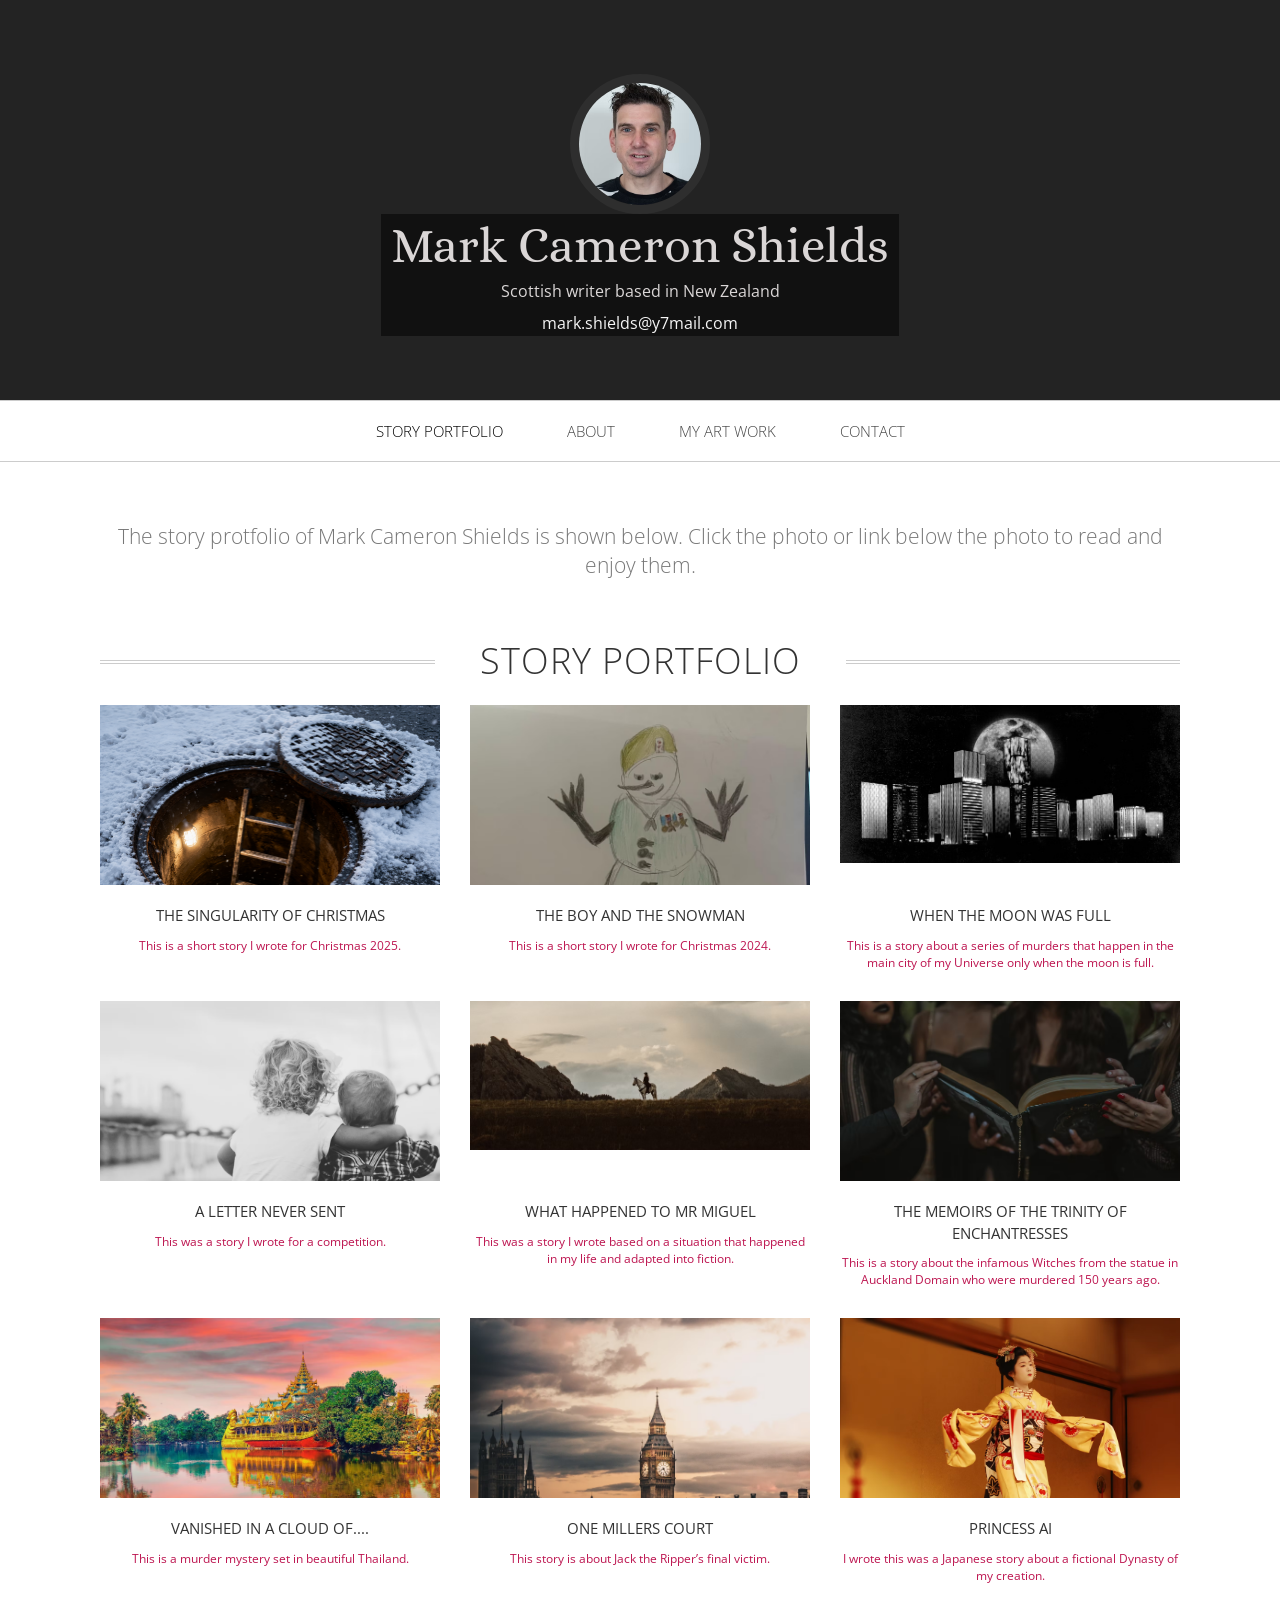
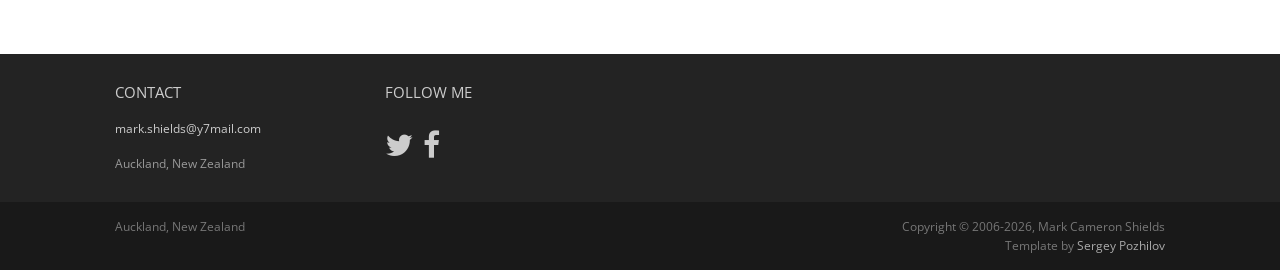
==== index.html @ dfe7a1d1 "Update index.html" ====
<!DOCTYPE html>
<html lang="en">
<head>
	<meta charset="utf-8">
	<meta name="viewport"    content="width=device-width, initial-scale=1.0">
	<meta name="description" content="Story Portfolio">
	<meta name="author"      content="Mark Cameron Shields">
	
	<title>Mark Cameron Shields Writer</title>

	<link rel="icon" type="image/png" sizes="32x32" href="/markcshields/assets/images/favicon-new.png">
	<link rel="apple-touch-icon" href="/markcshields/assets/images/favicon-new.png">	
	
	<!-- Bootstrap -->
	<link href="https://netdna.bootstrapcdn.com/bootstrap/3.0.0/css/bootstrap.min.css" rel="stylesheet">
	<!-- Icon font -->
	<link href="https://cdnjs.cloudflare.com/ajax/libs/font-awesome/4.7.0/css/font-awesome.min.css" rel="stylesheet">
	<!-- Fonts -->
	<link rel="stylesheet" href="http://fonts.googleapis.com/css?family=Alice|Open+Sans:400,300,700">
	<!-- Custom styles -->
	<link rel="stylesheet" href="assets/css/styles.css">

	<!--[if lt IE 9]> <script src="assets/js/html5shiv.js"></script> <![endif]-->
</head>
<body class="home">

<header id="header">
	<div id="head" class="" style="animation:none; transition:none;">

		<h1 id="logo" class="text-center">
			<img class="img-circle" src="assets/images/me.jpeg.avif" alt="Mark Cameron Shields">
			<span class="title" style="background: rgba(0,0,0,0.5); padding: 5px 10px;">
  Mark Cameron Shields
</span>
			<span class="tagline" style="background: rgba(0,0,0,0.5); padding: 5px 10px;">
  Scottish writer based in New Zealand<br><br>
				<a href="">mark.shields@y7mail.com</a></span>
		</h1>
	</div>

	<nav class="navbar navbar-default navbar-sticky">
		<div class="container-fluid">
			
			<div class="navbar-header">
				<button type="button" class="navbar-toggle" data-toggle="collapse" data-target="#bs-example-navbar-collapse-1"> <span class="sr-only">Toggle navigation</span> <span class="icon-bar"></span> <span class="icon-bar"></span> <span class="icon-bar"></span> </button>
			</div>
			
			<div class="navbar-collapse collapse" id="bs-example-navbar-collapse-1">
				
				<ul class="nav navbar-nav">
					<li class="active"><a href="index.html">Story Portfolio</a></li>
					<li><a href="about.html">About</a></li>
					
			
					<li><a href="My-Art-Work.html">My Art Work</a></li>
					<li><a href="contact.html">Contact</a></li>
				
				</ul>
			
			</div><!--/.nav-collapse -->			
		</div>	
	</nav>
</header>

<main id="main">

	<div class="container">
		
		<div class="row section topspace">
			<div class="col-md-12">
				<p class="lead text-center text-muted">The story protfolio of Mark Cameron Shields is shown below. Click the photo or link below the photo to read and enjoy them.</p>
			</div>
		</div> <!-- / section -->
		
		
	
		<div class="row section recentworks topspace">
			
			<h2 class="section-title"><span>Story Portfolio</span></h2>
			
			<div class="thumbnails recentworks row">
				
				<div class="col-xs-12 col-sm-6 col-md-4 col-lg-4">
					<a class="thumbnail" href="the-singularity-of-christmas.html">
						<span class="img">
							<img src="assets/images/The Singularity of christmas.png" alt="The Singularity of christmas">
							<span class="cover"><span class="more">See details &rarr;</span></span>
						</span>
						<span class="title">The Singularity of christmas</span>
					</a>
					<span class="details"><a href="the-singularity-of-christmas.html">This is a short story I wrote for Christmas 2025.
</a> 
					<h4></h4>
					<p></p>
				</div>
				
				<div class="col-xs-12 col-sm-6 col-md-4 col-lg-4">
					<a class="thumbnail" href="the-boy-and-the-snowman.html">
						<span class="img">
							<img src="assets/images/boysnowman.jpg.avif" alt="The Boy And The Snowman">
							<span class="cover"><span class="more">See details &rarr;</span></span>
						</span>
						<span class="title">The Boy And The Snowman</span>
					</a>
					<span class="details"><a href="the-boy-and-the-snowman.html">This is a short story I wrote for Christmas 2024.</a></span>
					<h4></h4>
					<p></p>
				</div>
				
				<div class="col-xs-12 col-sm-6 col-md-4 col-lg-4">
					<a class="thumbnail" href="When-The-Moon-Was-Full.html">
						<span class="img">
							<img src="assets/images/moonwasfull0.png.avif" alt="When the moon was full">
							<span class="cover"><span class="more">See details &rarr;</span></span>
						</span>
						<span class="title">When the moon was full</span>
					</a>
					<span class="details"><a href="When-The-Moon-Was-Full.html">This is a story about a series of murders that happen in the main city of my Universe only when the moon is full. </a></span>
					<h4></h4>
					<p></p>
				</div>

				<div class="col-xs-12 col-sm-6 col-md-4 col-lg-4">
					<a class="thumbnail" href="a-letter-never-sent.html">
						<span class="img">
							<img src="assets/images/letterneversent.jpg.avif" alt="A Letter Never Sent">
							<span class="cover"><span class="more">See details &rarr;</span></span>
						</span>
						<span class="title">A Letter Never Sent</span>
					</a>
					<span class="details"><a href="a-letter-never-sent.html">This was a story I wrote for a competition.</a></span>
					<h4></h4>
					<p></p>
				</div>
				
				<div class="col-xs-12 col-sm-6 col-md-4 col-lg-4">
					<a class="thumbnail" href="what-happened-to-mr-miguel.html">
						<span class="img">
							<img src="assets/images/whathappened2mrmiguel.jpg.avif" alt="What happened to Mr Miguel">
							<span class="cover"><span class="more">See details &rarr;</span></span>
						</span>
						<span class="title">What happened to Mr Miguel</span>
					</a>
					<span class="details"><a href="what-happened-to-mr-miguel.html">This was a story I wrote based on a situation that happened in my life and adapted into fiction.</a></span>
					<h4></h4>
					<p></p>
				</div>

				<div class="col-xs-12 col-sm-6 col-md-4 col-lg-4">
					<a class="thumbnail" href="The-Memoirs-of-the-Trinity-of-Enchantresses.html">
						<span class="img">
							<img src="assets/images/THE MEMOIRS OF THE TRINITY OF ENCHANTRESSES.jpg.avif" alt="The Memoirs of the Trinity of Enchantresses">
							<span class="cover"><span class="more">See details &rarr;</span></span>
						</span>
						<span class="title">The Memoirs of the Trinity of Enchantresses</span>
					</a>
					<span class="details"><a href="The-Memoirs-of-the-Trinity-of-Enchantresses.html">This is a story about the infamous Witches from the statue in Auckland Domain who were murdered 150 years ago.</a></span>
					<h4></h4>
					<p></p>
				</div>

				<div class="col-xs-12 col-sm-6 col-md-4 col-lg-4">
					<a class="thumbnail" href="Vanished-In-A-Cloud.html">
						<span class="img">
							<img src="assets/images/VanishedinaCloud.jpg.avif" alt="This is a murder mystery set in beautiful Thailand.
">
							<span class="cover"><span class="more">See details &rarr;</span></span>
						</span>
						<span class="title">Vanished in a CLOUD of....</span>
					</a>
					<span class="details"><a href="Vanished-In-A-Cloud.html">This is a murder mystery set in beautiful Thailand.</a></span>
					<h4></h4>
					<p></p>
				</div>
				
				<div class="col-xs-12 col-sm-6 col-md-4 col-lg-4">
					<a class="thumbnail" href="one-millers-court.html">
						<span class="img">
							<img src="assets/images/onemillerscourt.png.avif" alt="One Millers Court">
							<span class="cover"><span class="more">See details &rarr;</span></span>
						</span>
						<span class="title">One Millers Court</span>
					</a>
					<span class="details"><a href="one-millers-court.html">This story is about Jack the Ripper’s final victim.</a></span>
					<h4></h4>
					<p></p>
				</div>

				<div class="col-xs-12 col-sm-6 col-md-4 col-lg-4">
					<a class="thumbnail" href="princess-ai.html">
						<span class="img">
							<img src="assets/images/Princess Ai.jpg.avif" alt="Princess Ai">
							<span class="cover"><span class="more">See details &rarr;</span></span>
						</span>
						<span class="title">Princess Ai</span>
					</a>
					<span class="details"><a href="princess-ai.html">I wrote this was a Japanese story about a fictional Dynasty of my creation.</a></span>
					<h4></h4>
					<p></p>
				</div>
			</div>

		</div> <!-- /section -->

				</div> <!-- /section -->

	</div>	<!-- /container -->

</main>

<footer id="footer" class="topspace">
	<div class="container">
		<div class="row">
			<div class="col-md-3 widget">
				<h3 class="widget-title">Contact</h3>
				<div class="widget-body">
			
						<a href="mailto:#">mark.shields@y7mail.com</a><br>
						<br>
						Auckland, New Zealand
					</p>	
				</div>
			</div>

			<div class="col-md-3 widget">
				<h3 class="widget-title">Follow me</h3>
				<div class="widget-body">
					<p class="follow-me-icons">
						<a href="https://x.com/markcshields" target="_blank"><i class="fa fa-twitter fa-2"></i></a>
						
						<a href="https://www.facebook.com/markcameronshields" target="_blank"><i class="fa fa-facebook fa-2"></i></a>
					</p>
				</div>
			</div>

	

			
			</div>

		</div> <!-- /row of widgets -->
	</div>
</footer>

<footer id="underfooter">
	<div class="container">
		<div class="row">
			
			<div class="col-md-6 widget">
				<div class="widget-body">
					<p>Auckland, New Zealand</p>
				</div>
			</div>

			<div class="col-md-6 widget">
				<div class="widget-body">
					<p class="text-right">
						Copyright &copy; 2006-2026, Mark Cameron Shields<br> 
						Template by <a href="http://pozhilov.com" target="_blank">Sergey Pozhilov</a></p>
				</div>
			</div>

		</div> <!-- /row of widgets -->
	</div>
</footer>



<!-- JavaScript libs are placed at the end of the document so the pages load faster -->
<script src="https://code.jquery.com/jquery-3.6.0.min.js"></script>
<script src="http://netdna.bootstrapcdn.com/bootstrap/3.0.0/js/bootstrap.min.js"></script>
<script src="assets/js/template.js"></script>
</body>
</html>
---- assets/css/styles.css ----
html {
  font-size: 100%;
}
body {
  font-size: 15px;
  font-size: 0.9375rem;
  font-family: "Open sans", Helvetica, Arial, sans-serif;
  color: #666666;
  padding: 0;
}
.topspace {
  margin-top: 40px;
}
/*********************************************************************


                            Navigation in header


**********************************************************************/
.navbar {
  border-width: 1px 0;
  -webkit-border-radius: 0;
  -webkit-background-clip: padding-box;
  -moz-border-radius: 0;
  -moz-background-clip: padding;
  border-radius: 0;
  background-clip: padding-box;
  width: 100%;
}
.navbar.stick {
  position: fixed;
  top: 0;
  left: 0;
  opacity: .85;
}
.navbar-collapse {
  -webkit-border-radius: 0;
  -webkit-background-clip: padding-box;
  -moz-border-radius: 0;
  -moz-background-clip: padding;
  border-radius: 0;
  background-clip: padding-box;
  font-family: "Open sans", Helvetica, Arial, sans-serif;
  font-weight: 300;
  text-transform: uppercase;
}
.navbar-collapse .navbar-nav {
  float: none;
  margin: 0 auto;
  text-align: center;
}
.navbar-collapse .navbar-nav > li {
  float: none;
  display: inline-block;
}
.navbar-collapse .navbar-nav > li > a {
  padding: 20px 30px;
}
.dropdown ul.dropdown-menu {
  top: 85%;
  text-align: left;
}
.dropdown ul.dropdown-menu > li > a {
  padding: 5px 30px;
}
.navbar-default {
  background-color: #ffffff;
  border-color: #cccccc;
}
.navbar-default .navbar-nav > li > a {
  color: #454545;
}
.navbar-default .navbar-nav > li > a:hover,
.navbar-default .navbar-nav > li > a:focus {
  color: #000000;
  background-color: #ffffff;
}
.navbar-default .navbar-nav > .active > a,
.navbar-default .navbar-nav > .active > a:hover,
.navbar-default .navbar-nav > .active > a:focus {
  color: #000000;
  background-color: #ffffff;
}
.navbar-default .dropdown ul.dropdown-menu > li > a {
  color: #454545;
}
.navbar-default .dropdown ul.dropdown-menu > li > a:hover {
  background-color: #eeeeee;
  color: #000000;
}
.navbar-default .navbar-toggle {
  border-color: #666666;
}
.navbar-default .navbar-toggle:hover,
.navbar-default .navbar-toggle:focus {
  background-color: #ffffff;
}
.navbar-default .navbar-toggle .icon-bar {
  background-color: #333333;
}
.navbar-default .navbar-collapse,
.navbar-default .navbar-form {
  border-color: #cccccc;
}
.navbar-default .navbar-nav > .open > a,
.navbar-default .navbar-nav > .open > a:hover,
.navbar-default .navbar-nav > .open > a:focus {
  background-color: #ffffff;
  color: #000000;
}
/****************************************************************************************


                                     Sidebar special Nav


*****************************************************************************************/
.nav-side {
  font-size: 24px;
  font-size: 1.5rem;
  font-weight: 300;
  margin-top: -0.37em;
}
.nav-side > li > a {
  padding-top: 5px;
  padding-bottom: 5px;
  color: #f392b4;
}
.nav-side > li > a:hover {
  color: #bd1550;
  background: none;
}
.nav-side > li.active > a {
  color: #bd1550;
}
/*********************************************************************


                                TYPOGRAPHY


**********************************************************************/
p {
  line-height: 1.6em;
  margin: 0 0 30px 0;
}
ul,
ol {
  line-height: 1.6em;
  margin: 0 0 30px 0;
}
blockquote {
  padding: 10px 20px;
  margin: 0 0 30px;
  border-left: 5px solid #eee;
}
h1,
h2,
h3,
h4,
h5,
h6,
.h1,
.h2,
.h3,
.h4,
.h5,
.h6 {
  font-family: "Open sans", Helvetica, Arial, sans-serif;
  font-weight: 400;
  color: #333333;
}
h1 {
  font-size: 40px;
  font-size: 2.5rem;
}
h2 {
  font-size: 36px;
  font-size: 2.25rem;
}
h3 {
  font-size: 30px;
  font-size: 1.875rem;
}
h4 {
  font-size: 24px;
  font-size: 1.5rem;
}
h5 {
  font-size: 20px;
  font-size: 1.25rem;
}
a {
  color: #bd1550;
}
a:hover {
  color: #e93675;
}
.lead {
  font-weight: 300;
  font-size: 21px;
  font-size: 1.3125rem;
}
.text-msg {
  line-height: 1.7em;
  color: #b3b3b3;
  font-weight: 300;
  text-transform: capitalize;
  margin-top: -0.23em;
}
.size-auto,
.size-full,
.size-large,
.size-medium,
.size-thumbnail {
  max-width: 100%;
  height: auto;
}
/*********************************************************************


                                HEADER


**********************************************************************/
#head {
  background: #232323 url(../images/Auckland.jpeg.avif) top center;
  background-size: cover;
  color: #f4f2fe;
  padding: 90px 0;
}
#head img.img-circle {
  display: block;
  width: 140px;
  height: 140px;
  overflow: hidden;
  border: 9px solid rgba(255, 251, 251, 0.05);
  margin: 0 auto;
}
#head .title {

  font-family: Alice, Georgia, serif;
  font-size: 49px;
  font-size: 3.0625rem;
  color: #fbf7f7db;
}
#head .title a {
  text-decoration: none;
  color: #fbf8f9;
}
#head .tagline {
  display: block;
  font-size: 14px;
  font-size: 0.875rem;
  line-height: 1.2em;
  color: #fbf7f7db;
  margin: 5px 0 0;
}
#head .tagline b {
  font-weight: normal;
}
#head .tagline a {
  color: #ffffff;
}
.home #head {
  padding: 90px 0;
}
.home #head .title {
  font-size: 49px;
  font-size: 3.0625rem;
}
.home #head .tagline {
  font-size: 16px;
  font-size: 1rem;
  margin: 0;
}

/* Standardize header size across all pages */
#head, .home #head {
  height: 360px; /* replace 320px with your exact home header height */
  padding: 0;
  background-size: cover;
  background-position: center;
  display: flex;
  flex-direction: column;
  justify-content: center; /* vertical center */
  align-items: center;     /* horizontal center */
}

#head .title, .home #head .title,
#head .tagline, .home #head .tagline {
  margin: 0; /* remove spacing differences */
}

/* =========================
   STANDARD HEADER FOR ALL PAGES
   ========================= */
#head, .home #head {
  height: 400px;              /* match your home page height */
  padding: 0;                 /* remove default padding for consistency */
  background-size: cover;     /* image always covers the header */
  background-position: center top; /* top-center of image always visible */
  display: flex;
  flex-direction: column;
  justify-content: center;    /* vertically center title/tagline */
  align-items: center;        /* horizontally center title/tagline */
}

/* Make title & tagline spacing consistent */
#head .title, .home #head .title,
#head .tagline, .home #head .tagline {
  margin: 0;
  text-align: center;
}

/* Optional: adjust font size for mobile screens */
@media (max-width: 768px) {
  #head, .home #head {
    height: 220px;            /* smaller height for mobile */
  }
  #head .title, .home #head .title {
    font-size: 36px;          /* scale title down */
  }
  #head .tagline, .home #head .tagline {
    font-size: 14px;          /* scale tagline down */
  }
}
4️⃣ Save the file
Save your CSS file.
Reload your website in Sa
/*********************************************************************


                                CONTENT


**********************************************************************/
img {
  max-width: 100%;
}
.btn {
  font-size: 12px;
  font-size: 0.75rem;
  text-decoration: none;
  text-transform: uppercase;
  font-family: "Helvetica Neue", Helvetica, Arial, sans-serif;
  color: #333;
  -webkit-border-radius: 0px;
  -webkit-background-clip: padding-box;
  -moz-border-radius: 0px;
  -moz-background-clip: padding;
  border-radius: 0px;
  background-clip: padding-box;
  -webkit-transition-property: all;
  -moz-transition-property: all;
  -o-transition-property: all;
  -ms-transition-property: all;
  transition-property: all;
  -webkit-transition-duration: 0.2s;
  -moz-transition-duration: 0.2s;
  -o-transition-duration: 0.2s;
  transition-duration: 0.2s;
  border: 0 none;
  padding: 12px 35px;
  text-shadow: 0 1px 0px #780d33;
}
.btn-primary {
  color: #fff;
  background-color: #bd1550;
}
.btn-primary:hover,
.btn-primary:focus,
.btn-primary:active,
.btn-primary.active {
  color: #fff;
  background-color: #e61f65;
}
.btn-action {
  font-weight: bold;
  background: transparent!important;
  border: 1px solid #333;
  text-shadow: none;
}
.btn-action:hover,
.btn-action:focus,
.btn-action:active,
.btn-action.active {
  color: #bd1550;
  border-color: #bd1550;
}
.btn-lg {
  padding: 15px 60px;
  font-size: 12px;
  line-height: 1.33;
  font-weight: bold;
}
.panel-cta {
  box-shadow: 0 0 0 1px #e1e1e1, 0 0 0 3px #fff, 0 0 0 4px #e1e1e1;
  background: #f3f3f3;
  -webkit-border-radius: 0;
  -webkit-background-clip: padding-box;
  -moz-border-radius: 0;
  -moz-background-clip: padding;
  border-radius: 0;
  background-clip: padding-box;
}
.panel-cta p,
.panel-cta h3,
.panel-cta h4,
.panel-cta h5,
.panel-cta h6 {
  margin: 0;
}
.panel-cta .panel-body {
  padding: 35px;
}
/* Section - Featured */
.featured {
  font-size: 13px;
  font-size: 0.8125rem;
}
.featured h3 {
  font-weight: bold;
  font-family: "Helvetica Neue", Helvetica, Arial, sans-serif;
  font-size: 24px;
  font-size: 1.5rem;
  text-transform: uppercase;
  line-height: 1.4em;
  vertical-align: middle;
  margin: 0 0 25px 0;
}
/* Section - Recent works */
.thumbnails {
  padding: 0;
}
.thumbnails li {
  margin-bottom: 30px;
}
.thumbnails .details {
  display: block;
  text-align: center;
  font-size: 12px;
  font-size: 0.75rem;
}
.thumbnail {
  display: block;
  -webkit-border-radius: 0;
  -webkit-background-clip: padding-box;
  -moz-border-radius: 0;
  -moz-background-clip: padding;
  border-radius: 0;
  background-clip: padding-box;
  border: 0 none;
  margin-bottom: 10px;
  padding: 0;
  text-align: center;
  text-decoration: none;
  color: #333;
}
.thumbnail .img {
  display: block;
  width: 100%;
  overflow: hidden;
  height: 180px;
  margin: 0 0 20px;
  position: relative;
}
.thumbnail .title {
  text-transform: uppercase;
  margin: 0 2em;
  display: block;
  text-indent: 0;
}
.thumbnail .cover {
  position: absolute;
  display: block;
  opacity: 0;
  width: 100%;
  height: 180px;
  background-color: rgba(255, 255, 255, 0.8);
  -webkit-transition-property: all;
  -moz-transition-property: all;
  -o-transition-property: all;
  -ms-transition-property: all;
  transition-property: all;
  -webkit-transition-duration: 550ms;
  -moz-transition-duration: 550ms;
  -o-transition-duration: 550ms;
  transition-duration: 550ms;
}
.thumbnail .cover .more {
  position: absolute;
  bottom: 15px;
  right: 0;
  height: 32px;
  line-height: 32px;
  padding: 0 20px;
  -webkit-border-radius: 1px 0 0 1px;
  -webkit-background-clip: padding-box;
  -moz-border-radius: 1px 0 0 1px;
  -moz-background-clip: padding;
  border-radius: 1px 0 0 1px;
  background-clip: padding-box;
  font-size: 12px;
  font-size: 0.75rem;
  text-transform: uppercase;
  text-shadow: 0 1px 0px #780d33;
  background: #bd1550;
  color: white;
}
.thumbnail img {
  width: 100%;
  position: absolute;
  top: 0;
  left: 0;
}
.thumbnail:hover {
  color: #333;
  text-decoration: none;
}
.thumbnail:hover img {
  -webkit-filter: saturate(0%);
}
.thumbnail:hover .cover {
  opacity: 1;
}
/* pagination */
.pagination > li > a {
  color: #808080;
  border: 0 none;
  font-size: 20px;
  font-size: 1.25rem;
  font-family: Georgia, serif;
}
.pagination > li > a:hover {
  color: #000000;
  background: none;
}
.pagination > li.active > a {
  color: #333333;
  background: none;
}
.pagination > li.active > a:hover {
  color: #000000;
  background: none;
}
/*********************************************************************


                                 BLOG


**********************************************************************/
.section-title,
.entry-title {
  display: block;
  width: 100%;
  overflow: hidden;
  margin: 0px 0 25px;
  text-align: center;
  font-weight: 300;
  text-transform: uppercase;
  font-size: 36px;
  font-size: 2.25rem;
  letter-spacing: 1px;
}
.section-title a,
.entry-title a {
  color: #060606;
}
.section-title span,
.entry-title span {
  display: inline-block;
  position: relative;
}
.section-title span:before,
.entry-title span:before,
.section-title span:after,
.entry-title span:after {
  content: "";
  position: absolute;
  height: 4px;
  top: .53em;
  width: 400%;
  border-bottom: 1px solid #ccc;
  border-top: 1px solid #ccc;
}
.section-title span:before,
.entry-title span:before {
  right: 100%;
  margin-right: 45px;
}
.section-title span:after,
.entry-title span:after {
  left: 100%;
  margin-left: 45px;
}
.entry-header .entry-meta {
  text-align: center;
  font-family: Georgia, serif;
  font-size: 18px;
  font-size: 1.125rem;
  font-style: italic;
  font-weight: normal;
  color: #050505;
  margin: 0 0 15px 0;
}
.entry-header .entry-meta a {
  color: #0a0a0a;
}
.entry-content {
  margin: 0 0 60px 0;
}
.entry-content h2 {
  line-height: 1.2;
  font-size: 30px;
  font-size: 1.875rem;
  padding-top: 20px;
  margin-bottom: 20px;
}
.meta-nav,
.more-link {
  font-family: Georgia, serif;
  font-style: italic;
  font-weight: bold;
  color: #666666;
  text-decoration: none;
}
.meta-nav:hover,
.more-link:hover {
  color: #333333;
  text-decoration: underline;
}
.more-link {
  display: block;
  width: 100%;
  text-align: right;
}
/* Posts navigation */
#nav-below {
  position: fixed;
  top: 48%;
}
#nav-below .meta-nav {
  display: block;
  padding: 27px 7px;
  background: #444;
  color: #fff;
  -webkit-border-radius: 3px;
  -webkit-background-clip: padding-box;
  -moz-border-radius: 3px;
  -moz-background-clip: padding;
  border-radius: 3px;
  background-clip: padding-box;
  font-family: "Open sans", Helvetica, Arial, sans-serif;
  font-style: normal;
  font-weight: normal;
  text-decoration: none;
  opacity: 0.2;
}
#nav-below .meta-nav:hover {
  text-decoration: none;
  color: #333;
}
#nav-below .nav-next {
  position: fixed;
  right: -3px;
}
#nav-below .nav-previous {
  position: fixed;
  left: -3px;
}
#nav-below b {
  display: none;
}
footer.entry-meta {
  border-top: 1px solid #ccc;
  border-bottom: 1px solid #ccc;
  margin: 0 0 35px 0;
  padding: 2px 0;
  color: #888888;
  font-size: 12px;
  font-size: 0.75rem;
}
footer.entry-meta a {
  color: #333333;
}
footer.entry-meta .meta-in {
  border-top: 1px solid #ccc;
  border-bottom: 1px solid #ccc;
  padding: 10px 0;
}
.page-header {
  padding-bottom: 0;
  margin: 0;
  border-bottom: none;
  text-align: left;
}
.page-header .page-title {
  margin-top: 0;
  margin-bottom: 30px;
}
/*********************************************************************


                                COMMENTS


**********************************************************************/
#comments {
  font-size: 13px;
  font-size: 0.8125rem;
}
#comments .comments-title {
  margin: 0 0 5px 0;
}
#comments .leave-comment {
  display: block;
  margin: 0 0 40px 0;
}
#comments ul,
#comments ol {
  margin: 0;
  padding: 0;
}
#comments .comment {
  margin: 0;
  padding: 0;
  list-style: none;
  clear: both;
}
#comments .comments-title {
  text-shadow: none;
  margin-bottom: 0;
}
#comments .avatar {
  float: left;
  width: 70px;
  height: 70px;
  margin-bottom: 30px;
  border: 5px solid #eeeeee;
  -webkit-border-radius: 50%;
  -webkit-background-clip: padding-box;
  -moz-border-radius: 50%;
  -moz-background-clip: padding;
  border-radius: 50%;
  background-clip: padding-box;
}
#comments .children {
  margin: 0 0 0 90px;
}
#comments .comment-meta {
  margin: 0 0 0 90px;
}
#comments .comment-meta a {
  color: #333333;
}
#comments .comment-meta a:hover {
  color: #bd1550;
}
#comments .comment-meta .author {
  margin: 0 20px 0 0;
  font-weight: bold;
}
#comments .comment-meta .date {
  margin: 0 20px 0 0;
}
#comments .comment-meta .date a {
  color: #666666;
}
#comments .comment-meta .reply {
  float: right;
}
#comments .comment-body {
  margin: 0 0 35px 90px;
}
.comment-navigation {
  width: 100%;
  border-top: 1px solid #ccc;
  padding: 2px 0 0 0;
}
.comment-navigation .nav-content {
  border-top: 1px solid #ccc;
  width: 100%;
  padding: 10px 0 0 0;
}
.comment-navigation .nav-previous {
  float: left;
  width: 50%;
}
.comment-navigation .nav-next {
  float: right;
  width: 50%;
  text-align: right;
}
#respond {
  margin: 55px 0 0 0;
}
/*********************************************************************


                                FOOTER


**********************************************************************/
#footer {
  background: #232323;
  padding: 30px 0 0 0;
  font-size: 12px;
  color: #999;
}
#footer a {
  color: #ccc;
}
#footer a:hover {
  color: #fff;
}
#footer h3.widget-title {
  font-size: 15px;
  font-size: 0.9375rem;
  text-transform: uppercase;
  color: #ccc;
  margin: 0 0 20px;
}
#underfooter {
  background: #191919;
  padding: 15px 0;
  color: #777;
  font-size: 12px;
}
#underfooter a {
  color: #aaa;
}
#underfooter a:hover {
  color: #fff;
}
#underfooter p {
  margin: 0;
}
.follow-me-icons {
  font-size: 30px;
}
.follow-me-icons i {
  float: left;
  margin: 0 10px 0 0;
}
/* Max page width
/////////////////////////////////////////////////////////////////////*/
@media (min-width: 1200px) {
  .container {
    max-width: 1080px;
  }
}

/* Make header title and tagline same on all pages */
#head {
    padding: 90px 0; /* same as Home */
}

#head .title {
    font-size: 49px; /* same as Home */
    font-size: 3.0625rem;
}

#head .tagline {
    font-size: 16px; /* same as Home */
    font-size: 1rem;
    margin: 15px 0 0;
}

/* ---------- HEADER UNIFORM FOR ALL PAGES ---------- */
#head {
    background-size: cover;      /* keep image full */
    padding: 90px 0;             /* same vertical space as Home */
    color: #f4f2fe;
    text-align: center;           /* center content */
}

#head .title {
    font-family: Alice, Georgia, serif;
    font-size: 49px;             /* same as Home */
    font-size: 3.0625rem;
    color: #fbf7f7db;
    display: block;
    margin-bottom: 5px;          /* tight space to tagline */
}

#head .title a {
    text-decoration: none;
    color: #fbf8f9;
}

#head .tagline {
    display: block;
    font-size: 16px;             /* same as Home */
    font-size: 1rem;
    line-height: 1.2em;          /* controls vertical spacing inside tagline */
    margin-top: 0;               /* removes extra gap above tagline */
    margin-bottom: 0;            /* optional, keeps spacing consistent */
    color: #fbf7f7db;
}

#head .tagline b {
    font-weight: normal;
}

#head .tagline a {
    color: #f6f6f6;
}

/* ===== CLEAN HEADER FIX (FINAL OVERRIDE) ===== */

#head, .home #head {
  height: 400px;
  padding: 0;
  background-size: cover;
  background-position: center;
  display: flex;
  flex-direction: column;
  justify-content: center;
  align-items: center;
}

/* Remove ALL spacing between title and tagline */
#head .title,
#head .tagline,
.home #head .title,
.home #head .tagline {
  margin: 0 !important;
  text-align: center;
}

/* Kill the annoying homepage gap specifically */
.home #head .tagline {
  margin-top: 0 !important;
}

#head .tagline,
.home #head .tagline {
  margin: 0 !important;
  line-height: 1 !important;
}

/* ========================
   Heart pop animation
   ======================== */
.heart.pop {
    animation: pop 0.3s ease;
}

@keyframes pop {
    0% { transform: scale(1); }
    50% { transform: scale(1.5); }
    100% { transform: scale(1); }
}

.art-row {
  display: flex;
  align-items: center;
  margin: 40px 0;
  gap: 30px;
}

.art-row.reverse {
  flex-direction: row-reverse;
}

.art-image img {
  width: 100%;
  max-width: 400px;
  border-radius: 8px;
}

.art-text {
  max-width: 500px;
}

.art-text h3 {
  margin-bottom: 10px;
}

.art-image img {
  width: 100%;
  max-width: 450px;
  height: auto;
}

.about-img {
  border-radius: 10px;
  margin: 20px 0;
}
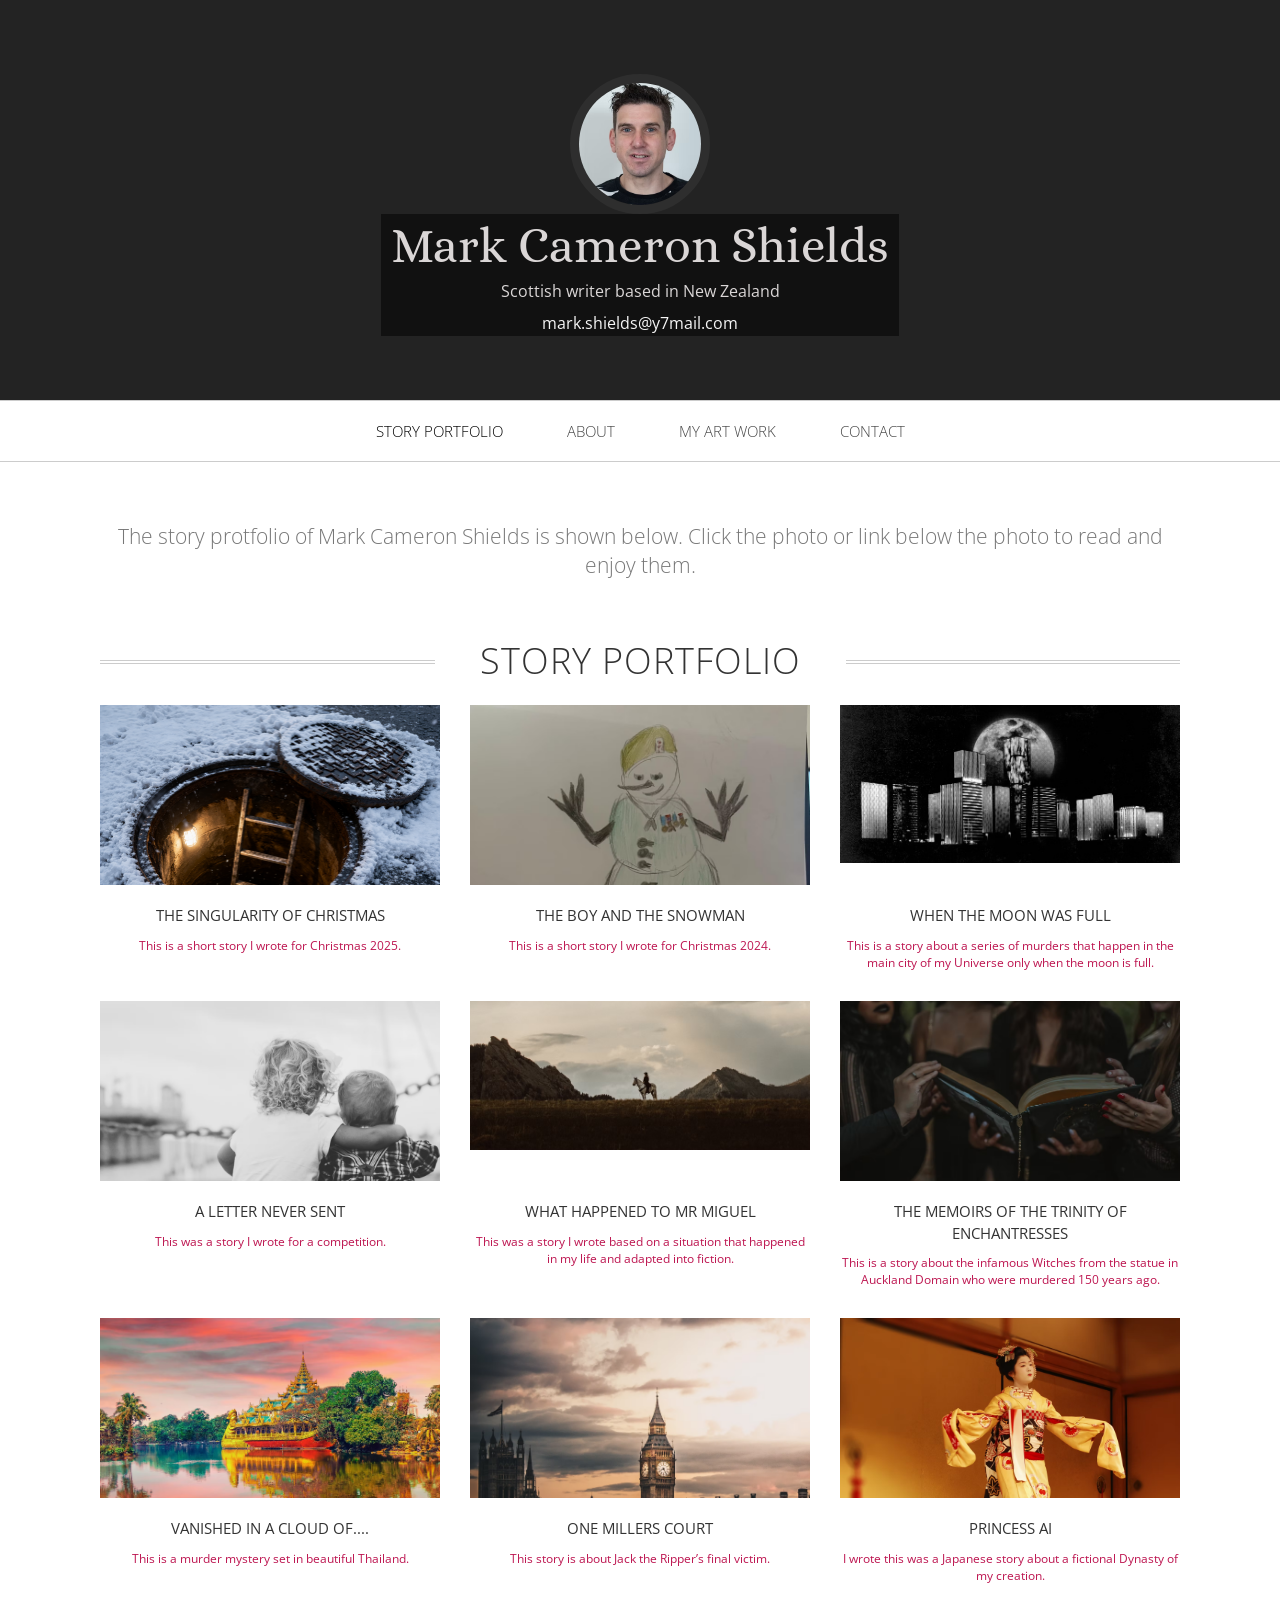
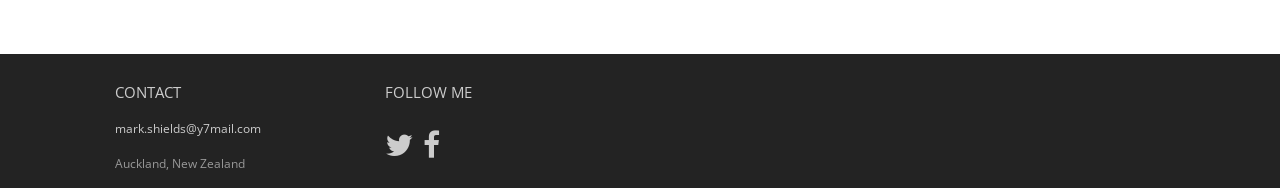
==== commit 7d92649d: "Update index.html" ====
--- a/index.html
+++ b/index.html
@@ -19,6 +19,16 @@
 	<link rel="stylesheet" href="http://fonts.googleapis.com/css?family=Alice|Open+Sans:400,300,700">
 	<!-- Custom styles -->
 	<link rel="stylesheet" href="assets/css/styles.css">
+
+	<!-- Google tag (gtag.js) -->
+<script async src="https://www.googletagmanager.com/gtag/js?id=G-36PQB07QWW"></script>
+<script>
+  window.dataLayer = window.dataLayer || [];
+  function gtag(){dataLayer.push(arguments);}
+  gtag('js', new Date());
+
+  gtag('config', 'G-36PQB07QWW');
+</script>
 
 	<!--[if lt IE 9]> <script src="assets/js/html5shiv.js"></script> <![endif]-->
 </head>
@@ -268,7 +278,7 @@
 
 <!-- JavaScript libs are placed at the end of the document so the pages load faster -->
 <script src="https://code.jquery.com/jquery-3.6.0.min.js"></script>
-<script src="http://netdna.bootstrapcdn.com/bootstrap/3.0.0/js/bootstrap.min.js"></script>
+<script src="https://netdna.bootstrapcdn.com/bootstrap/3.0.0/js/bootstrap.min.js"></script>
 <script src="assets/js/template.js"></script>
 </body>
 </html>
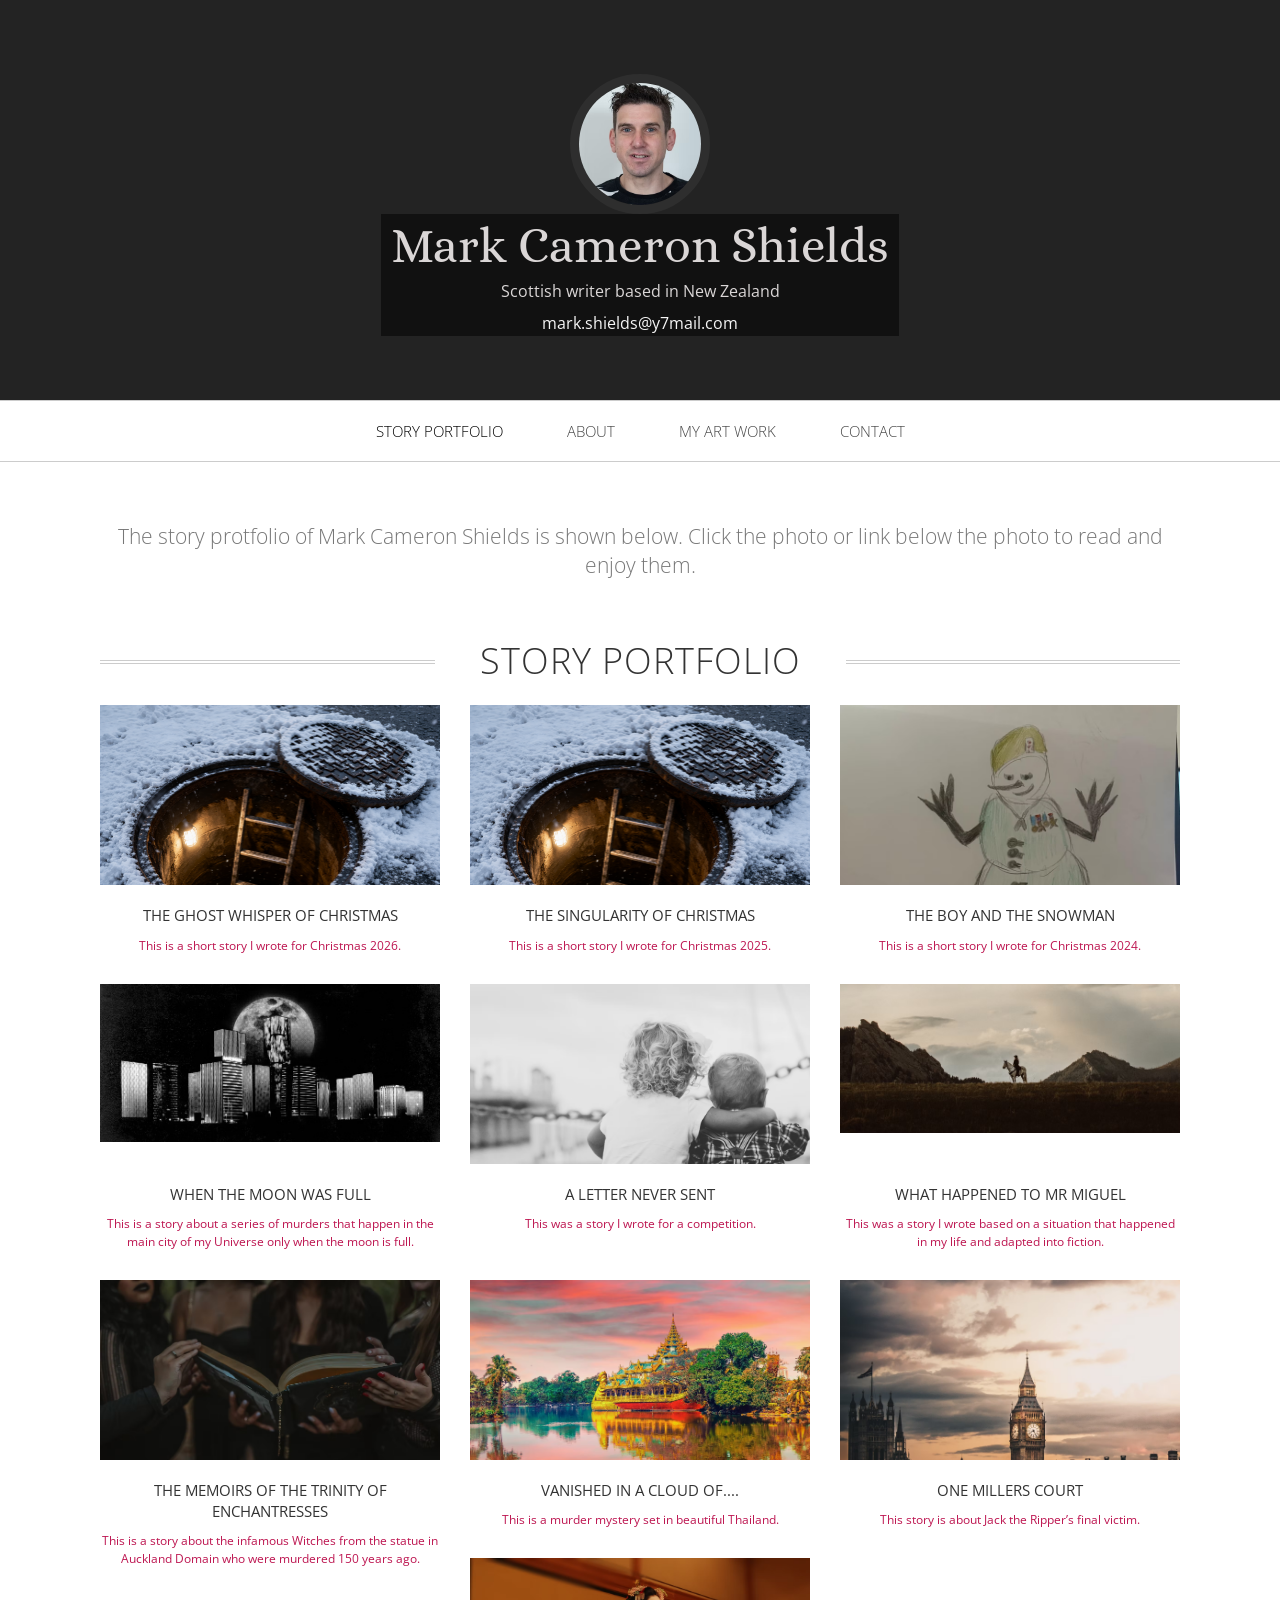
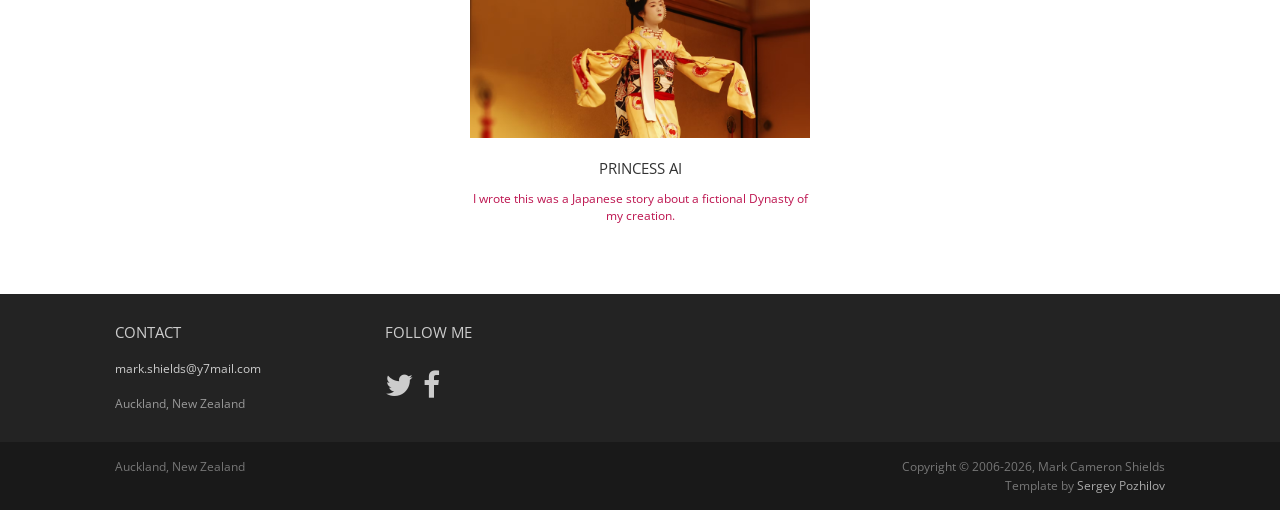
==== commit d25cd2e8: "Update index.html" ====
--- a/index.html
+++ b/index.html
@@ -89,6 +89,21 @@
 			<h2 class="section-title"><span>Story Portfolio</span></h2>
 			
 			<div class="thumbnails recentworks row">
+
+
+					<div class="col-xs-12 col-sm-6 col-md-4 col-lg-4">
+					<a class="thumbnail" href="the-singularity-of-christmas.html">
+						<span class="img">
+							<img src="assets/images/The Singularity of christmas.png" alt="The Singularity of christmas">
+							<span class="cover"><span class="more">See details &rarr;</span></span>
+						</span>
+						<span class="title">The Ghost Whisper of Christmas</span>
+					</a>
+					<span class="details"><a href="Ghost-Whisper-Of-Christmas.html">This is a short story I wrote for Christmas 2026.
+</a> 
+					<h4></h4>
+					<p></p>
+				</div>
 				
 				<div class="col-xs-12 col-sm-6 col-md-4 col-lg-4">
 					<a class="thumbnail" href="the-singularity-of-christmas.html">
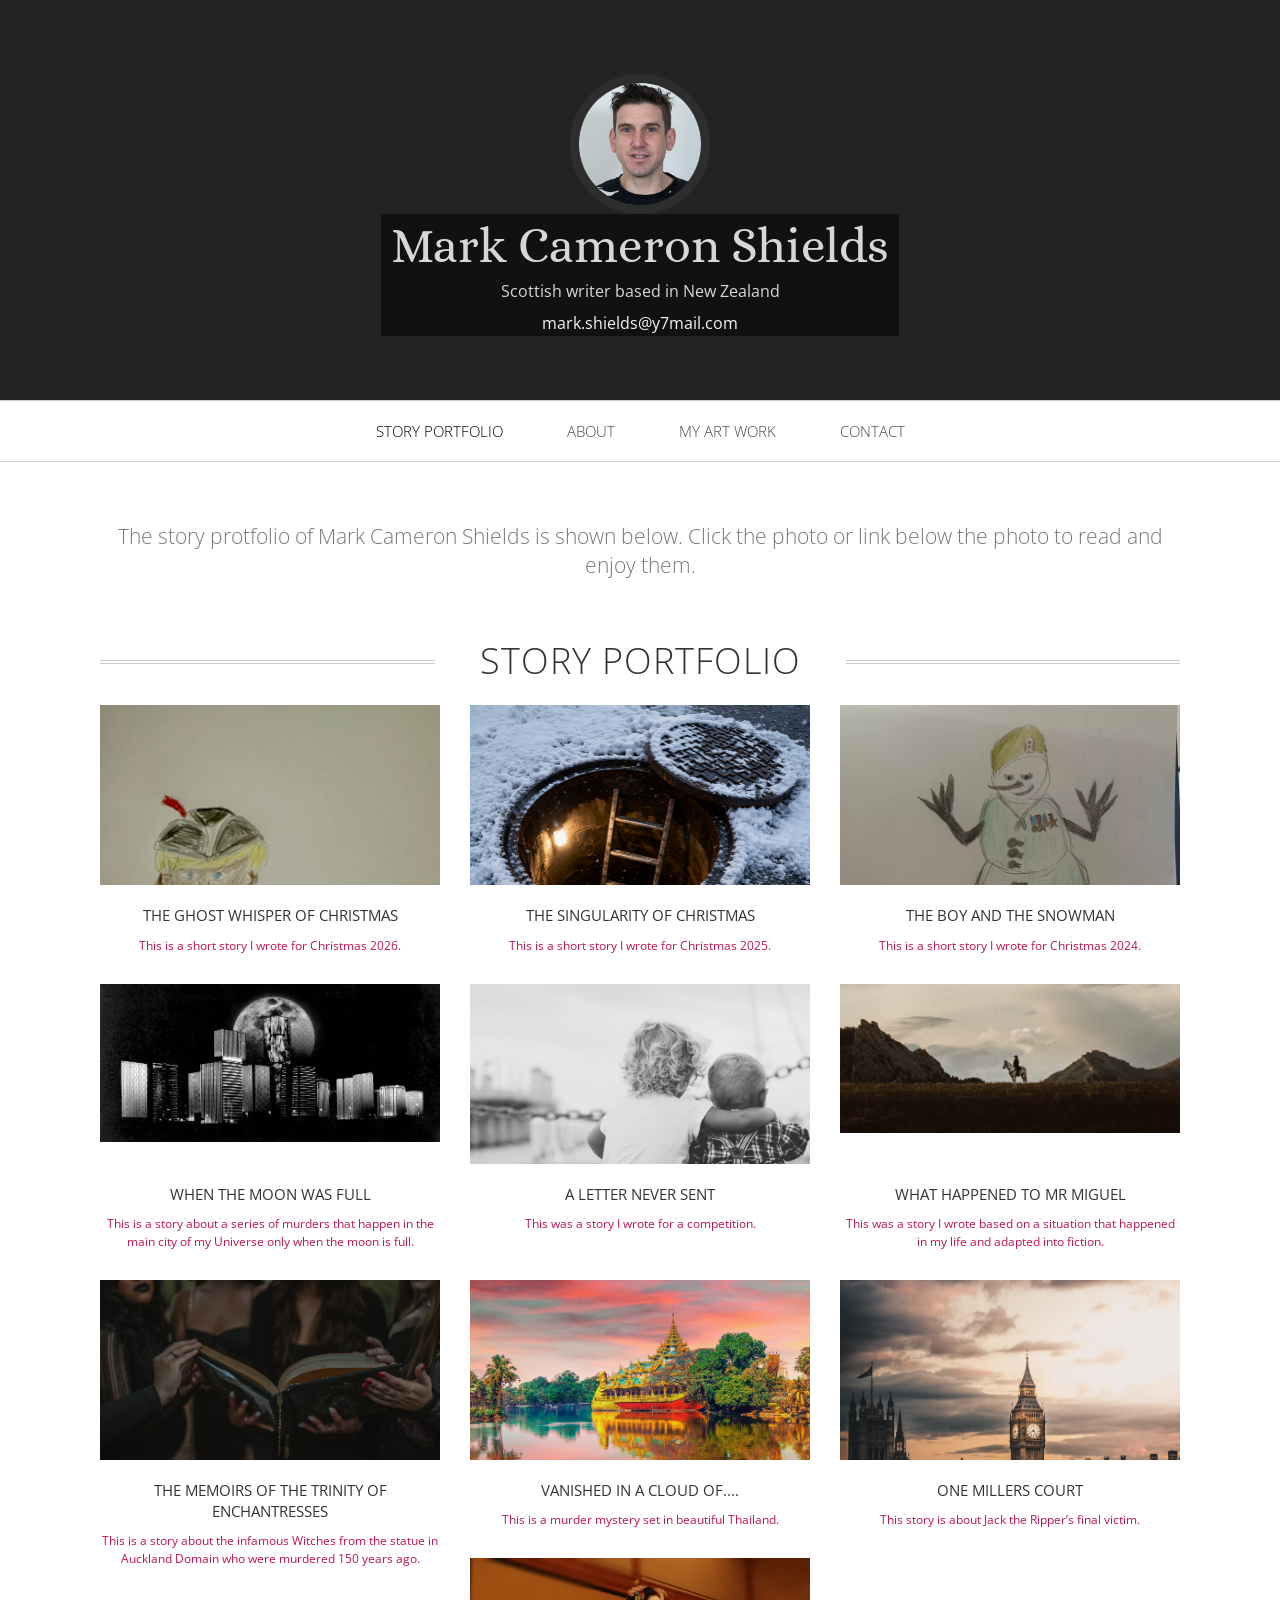
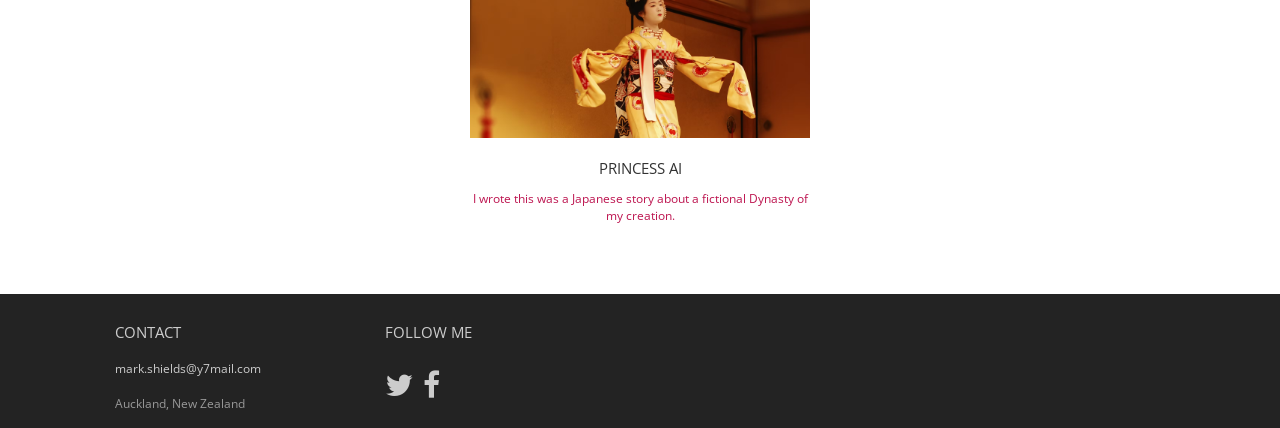
==== commit e53da9d2: "Update index.html" ====
--- a/index.html
+++ b/index.html
@@ -92,9 +92,9 @@
 
 
 					<div class="col-xs-12 col-sm-6 col-md-4 col-lg-4">
-					<a class="thumbnail" href="the-singularity-of-christmas.html">
-						<span class="img">
-							<img src="assets/images/The Singularity of christmas.png" alt="The Singularity of christmas">
+					<a class="thumbnail" href="Ghost-Whisper-Of-Christmas.html">
+						<span class="img">
+							<img src="assets/images/ghostwhisper.jpeg" alt="The Ghost Whisper of christmas">
 							<span class="cover"><span class="more">See details &rarr;</span></span>
 						</span>
 						<span class="title">The Ghost Whisper of Christmas</span>
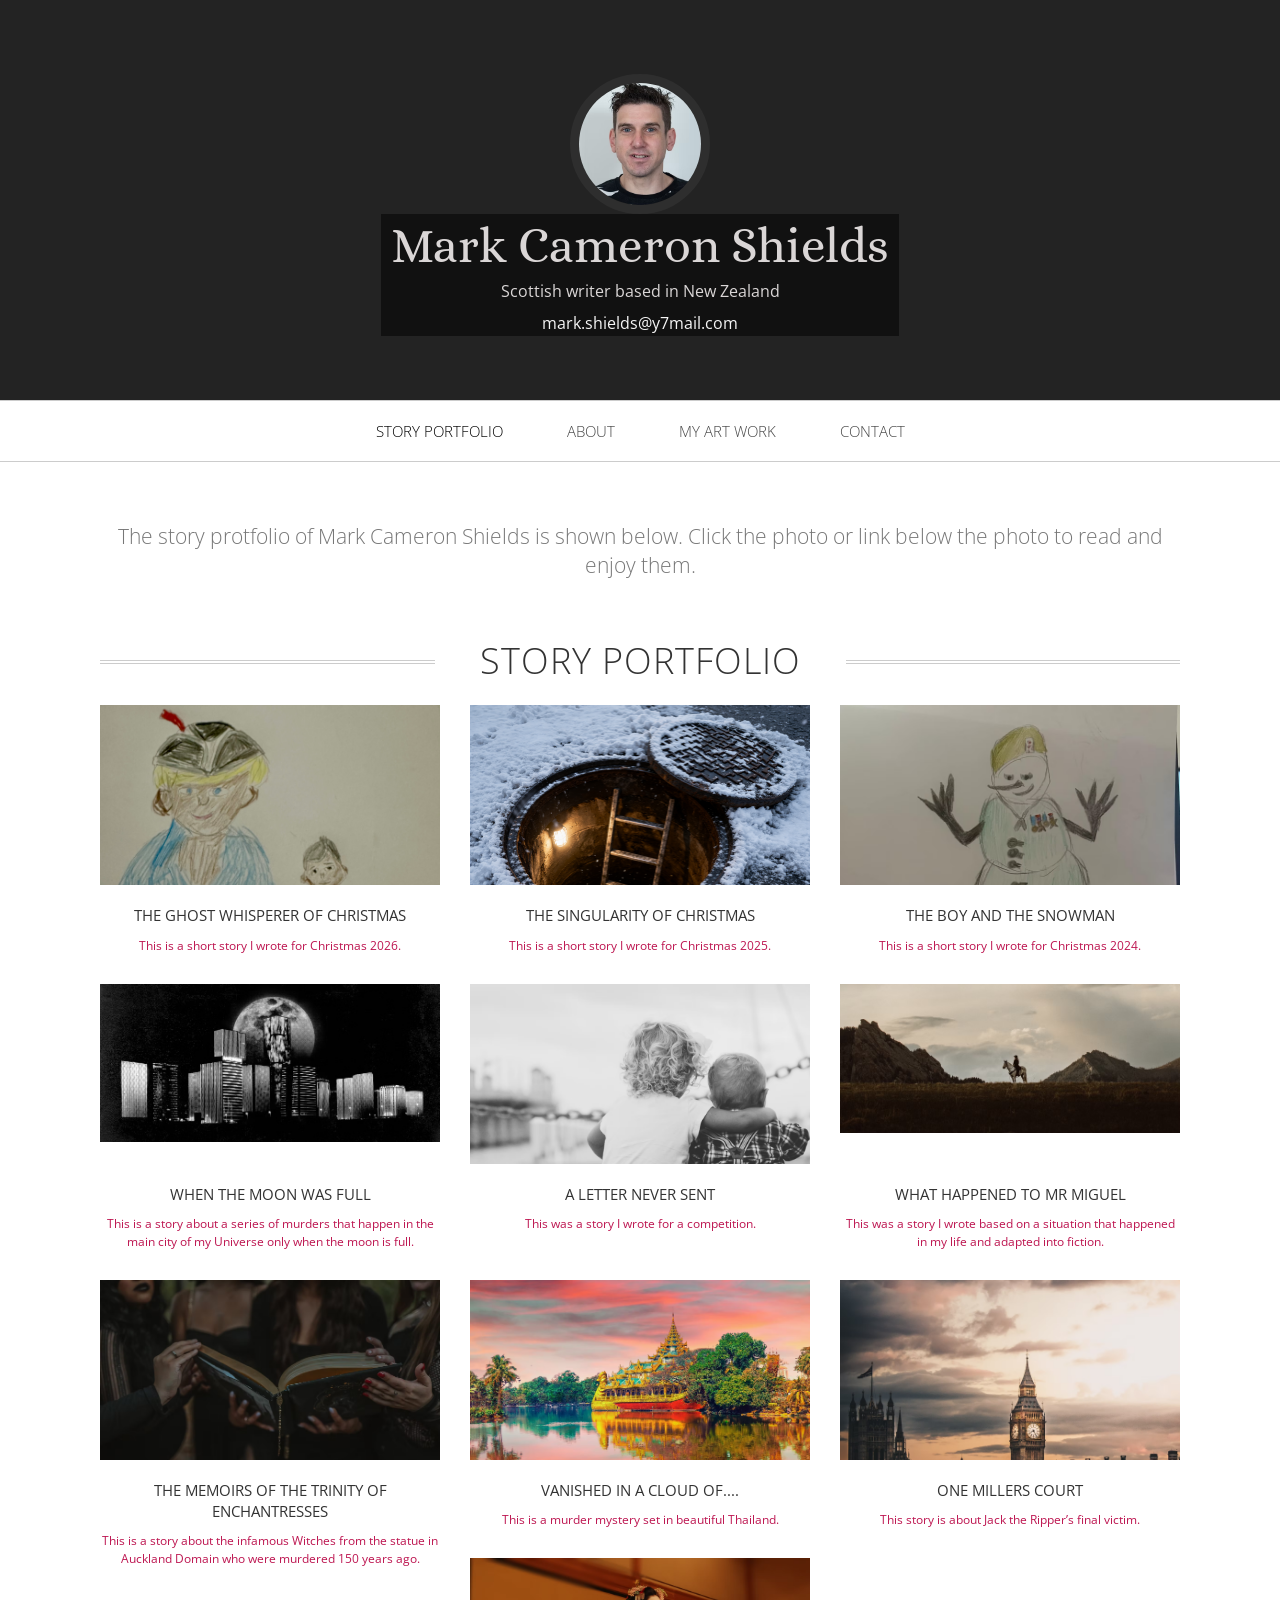
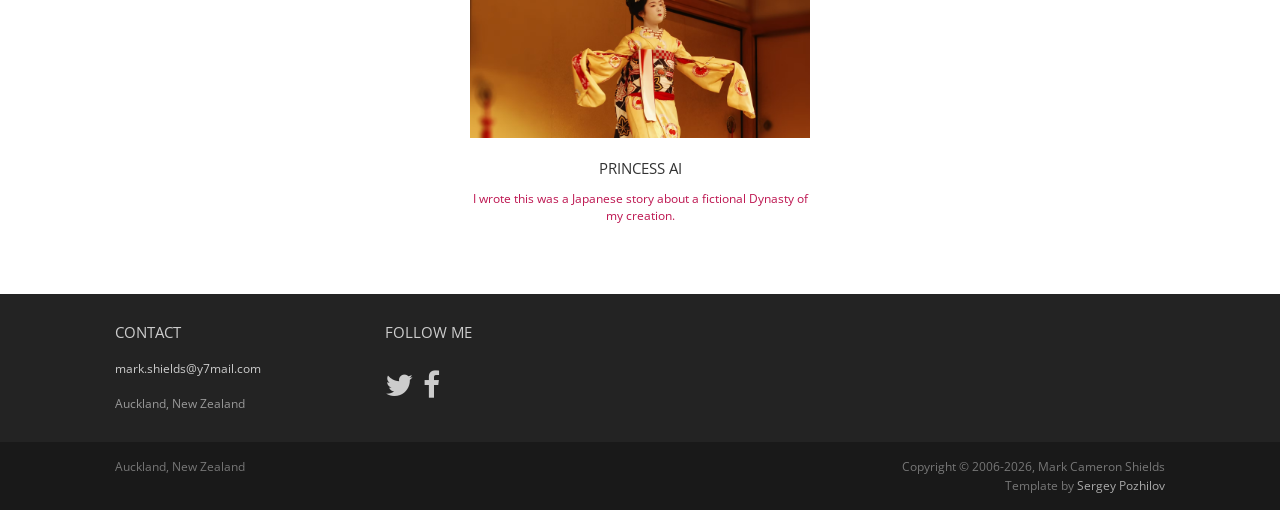
==== commit 0a879d9c: "Update index.html" ====
--- a/index.html
+++ b/index.html
@@ -97,7 +97,7 @@
 							<img src="assets/images/ghostwhisper.jpeg" alt="The Ghost Whisper of christmas">
 							<span class="cover"><span class="more">See details &rarr;</span></span>
 						</span>
-						<span class="title">The Ghost Whisper of Christmas</span>
+						<span class="title">The Ghost Whisperer of Christmas</span>
 					</a>
 					<span class="details"><a href="Ghost-Whisper-Of-Christmas.html">This is a short story I wrote for Christmas 2026.
 </a> 
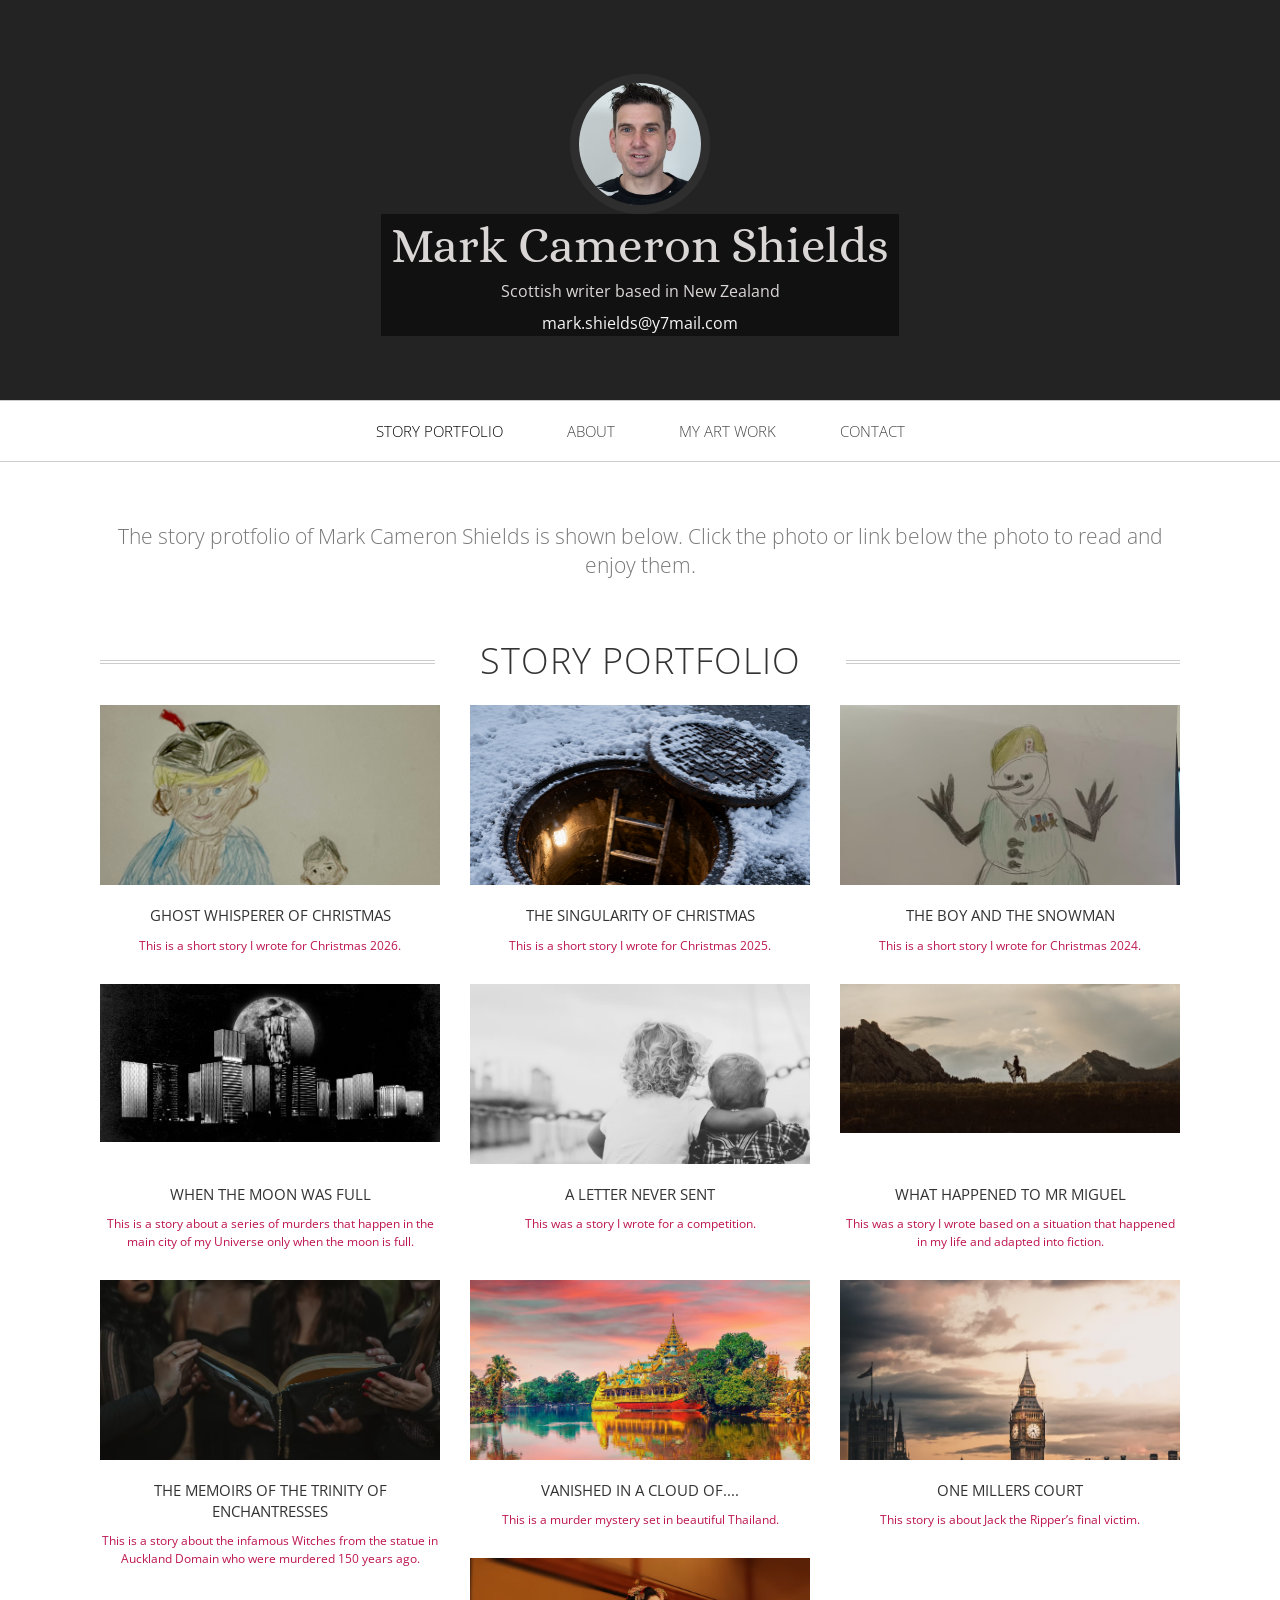
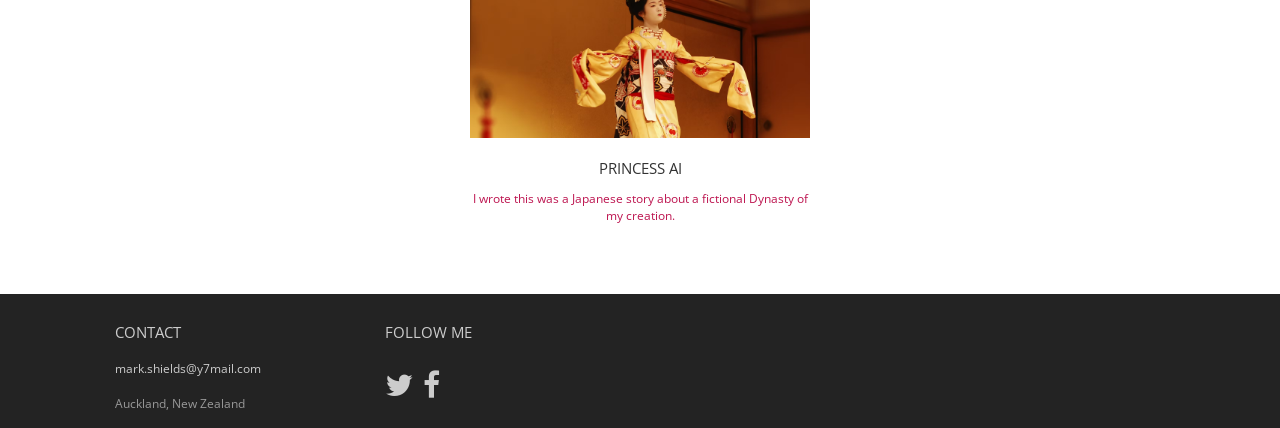
==== commit 6c9452c7: "Update index.html" ====
--- a/index.html
+++ b/index.html
@@ -94,10 +94,10 @@
 					<div class="col-xs-12 col-sm-6 col-md-4 col-lg-4">
 					<a class="thumbnail" href="Ghost-Whisper-Of-Christmas.html">
 						<span class="img">
-							<img src="assets/images/ghostwhisper.jpeg" alt="The Ghost Whisper of christmas">
-							<span class="cover"><span class="more">See details &rarr;</span></span>
-						</span>
-						<span class="title">The Ghost Whisperer of Christmas</span>
+							<img src="assets/images/ghostwhisperer.jpeg" alt="The Ghost Whisperer of christmas">
+							<span class="cover"><span class="more">See details &rarr;</span></span>
+						</span>
+						<span class="title">Ghost Whisperer of Christmas</span>
 					</a>
 					<span class="details"><a href="Ghost-Whisper-Of-Christmas.html">This is a short story I wrote for Christmas 2026.
 </a> 
